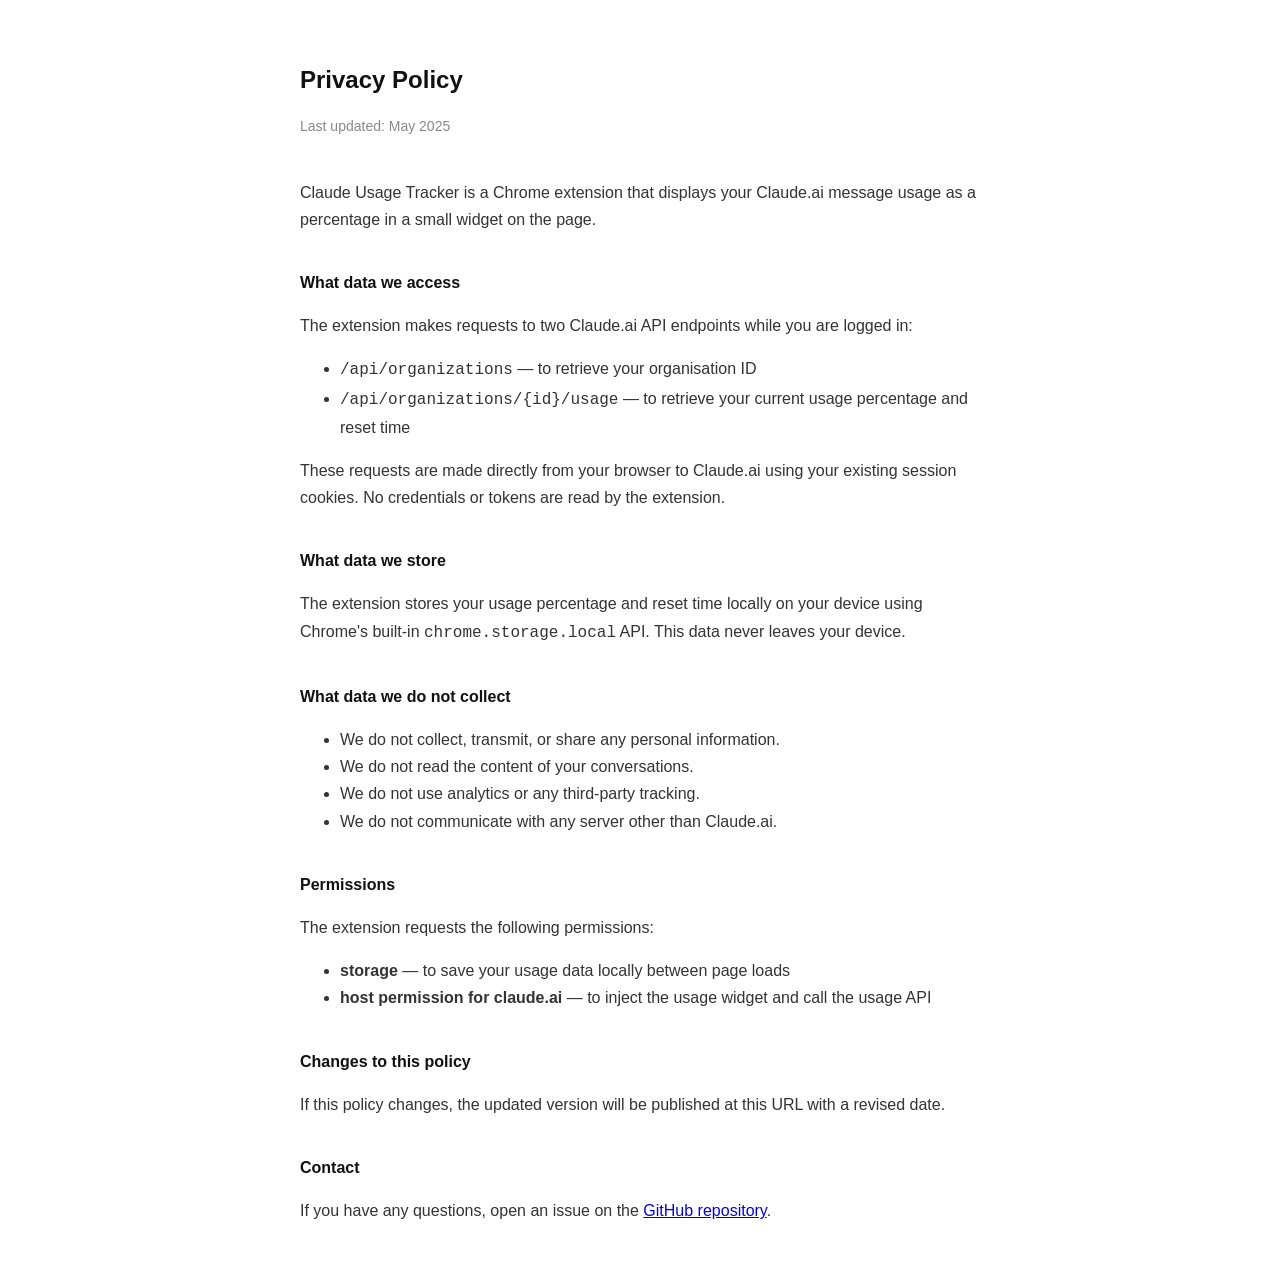
==== privacy.html @ 13c0d3a5 "Add privacy policy Co-Authored-By: Claude Sonnet 4.6 <noreply@anthropic.com>" ====
<!DOCTYPE html>
<html lang="en">
<head>
  <meta charset="UTF-8" />
  <meta name="viewport" content="width=device-width, initial-scale=1.0" />
  <title>Privacy Policy — Claude Usage Tracker</title>
  <style>
    body {
      max-width: 680px;
      margin: 60px auto;
      font-family: -apple-system, BlinkMacSystemFont, "Segoe UI", sans-serif;
      font-size: 16px;
      line-height: 1.7;
      color: #111;
      padding: 0 24px;
    }
    h1 { font-size: 24px; margin-bottom: 4px; }
    h2 { font-size: 16px; margin-top: 36px; }
    p, li { color: #333; }
    .updated { color: #888; font-size: 14px; margin-bottom: 40px; }
  </style>
</head>
<body>
  <h1>Privacy Policy</h1>
  <p class="updated">Last updated: May 2025</p>

  <p>Claude Usage Tracker is a Chrome extension that displays your Claude.ai message usage as a percentage in a small widget on the page.</p>

  <h2>What data we access</h2>
  <p>The extension makes requests to two Claude.ai API endpoints while you are logged in:</p>
  <ul>
    <li><code>/api/organizations</code> — to retrieve your organisation ID</li>
    <li><code>/api/organizations/{id}/usage</code> — to retrieve your current usage percentage and reset time</li>
  </ul>
  <p>These requests are made directly from your browser to Claude.ai using your existing session cookies. No credentials or tokens are read by the extension.</p>

  <h2>What data we store</h2>
  <p>The extension stores your usage percentage and reset time locally on your device using Chrome's built-in <code>chrome.storage.local</code> API. This data never leaves your device.</p>

  <h2>What data we do not collect</h2>
  <ul>
    <li>We do not collect, transmit, or share any personal information.</li>
    <li>We do not read the content of your conversations.</li>
    <li>We do not use analytics or any third-party tracking.</li>
    <li>We do not communicate with any server other than Claude.ai.</li>
  </ul>

  <h2>Permissions</h2>
  <p>The extension requests the following permissions:</p>
  <ul>
    <li><strong>storage</strong> — to save your usage data locally between page loads</li>
    <li><strong>host permission for claude.ai</strong> — to inject the usage widget and call the usage API</li>
  </ul>

  <h2>Changes to this policy</h2>
  <p>If this policy changes, the updated version will be published at this URL with a revised date.</p>

  <h2>Contact</h2>
  <p>If you have any questions, open an issue on the <a href="https://github.com/olivrrut-stack/Ai-Cred-Tracker">GitHub repository</a>.</p>
</body>
</html>
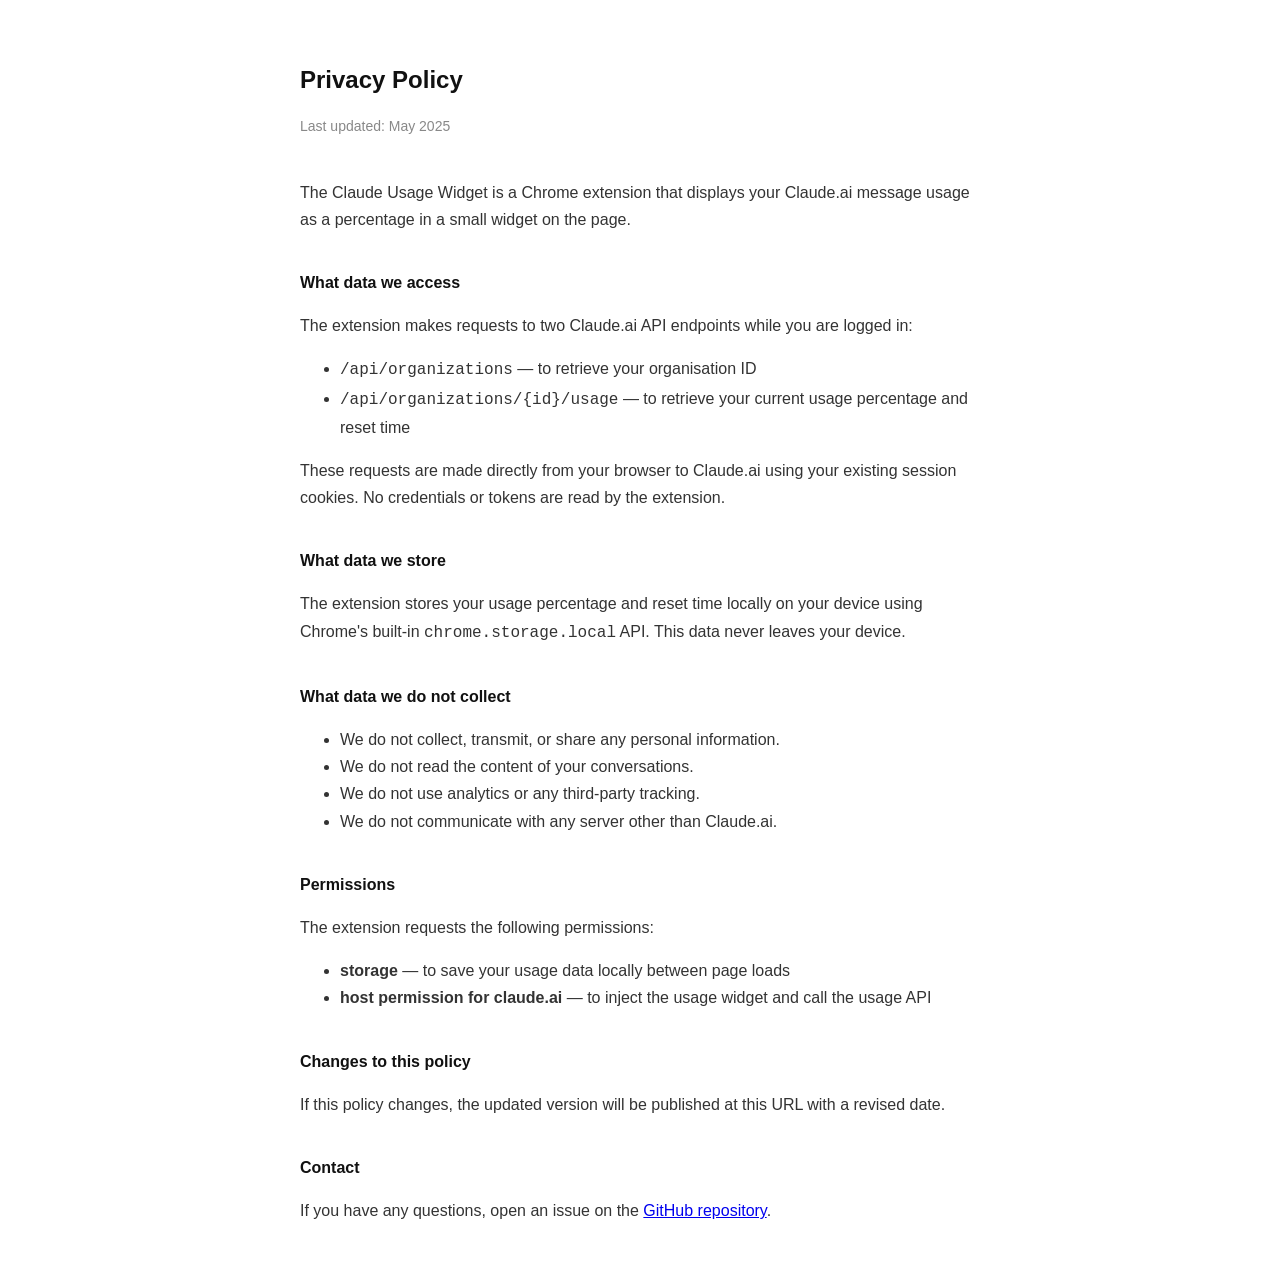
==== commit ce6e80af: "Fix default_title and privacy policy name Co-Authored-By: Claude Sonnet 4.6 <noreply@anthropic.com>" ====
--- a/privacy.html
+++ b/privacy.html
@@ -3,7 +3,7 @@
 <head>
   <meta charset="UTF-8" />
   <meta name="viewport" content="width=device-width, initial-scale=1.0" />
-  <title>Privacy Policy — Claude Usage Tracker</title>
+  <title>Privacy Policy — The Claude Usage Widget</title>
   <style>
     body {
       max-width: 680px;
@@ -24,7 +24,7 @@
   <h1>Privacy Policy</h1>
   <p class="updated">Last updated: May 2025</p>
 
-  <p>Claude Usage Tracker is a Chrome extension that displays your Claude.ai message usage as a percentage in a small widget on the page.</p>
+  <p>The Claude Usage Widget is a Chrome extension that displays your Claude.ai message usage as a percentage in a small widget on the page.</p>
 
   <h2>What data we access</h2>
   <p>The extension makes requests to two Claude.ai API endpoints while you are logged in:</p>
